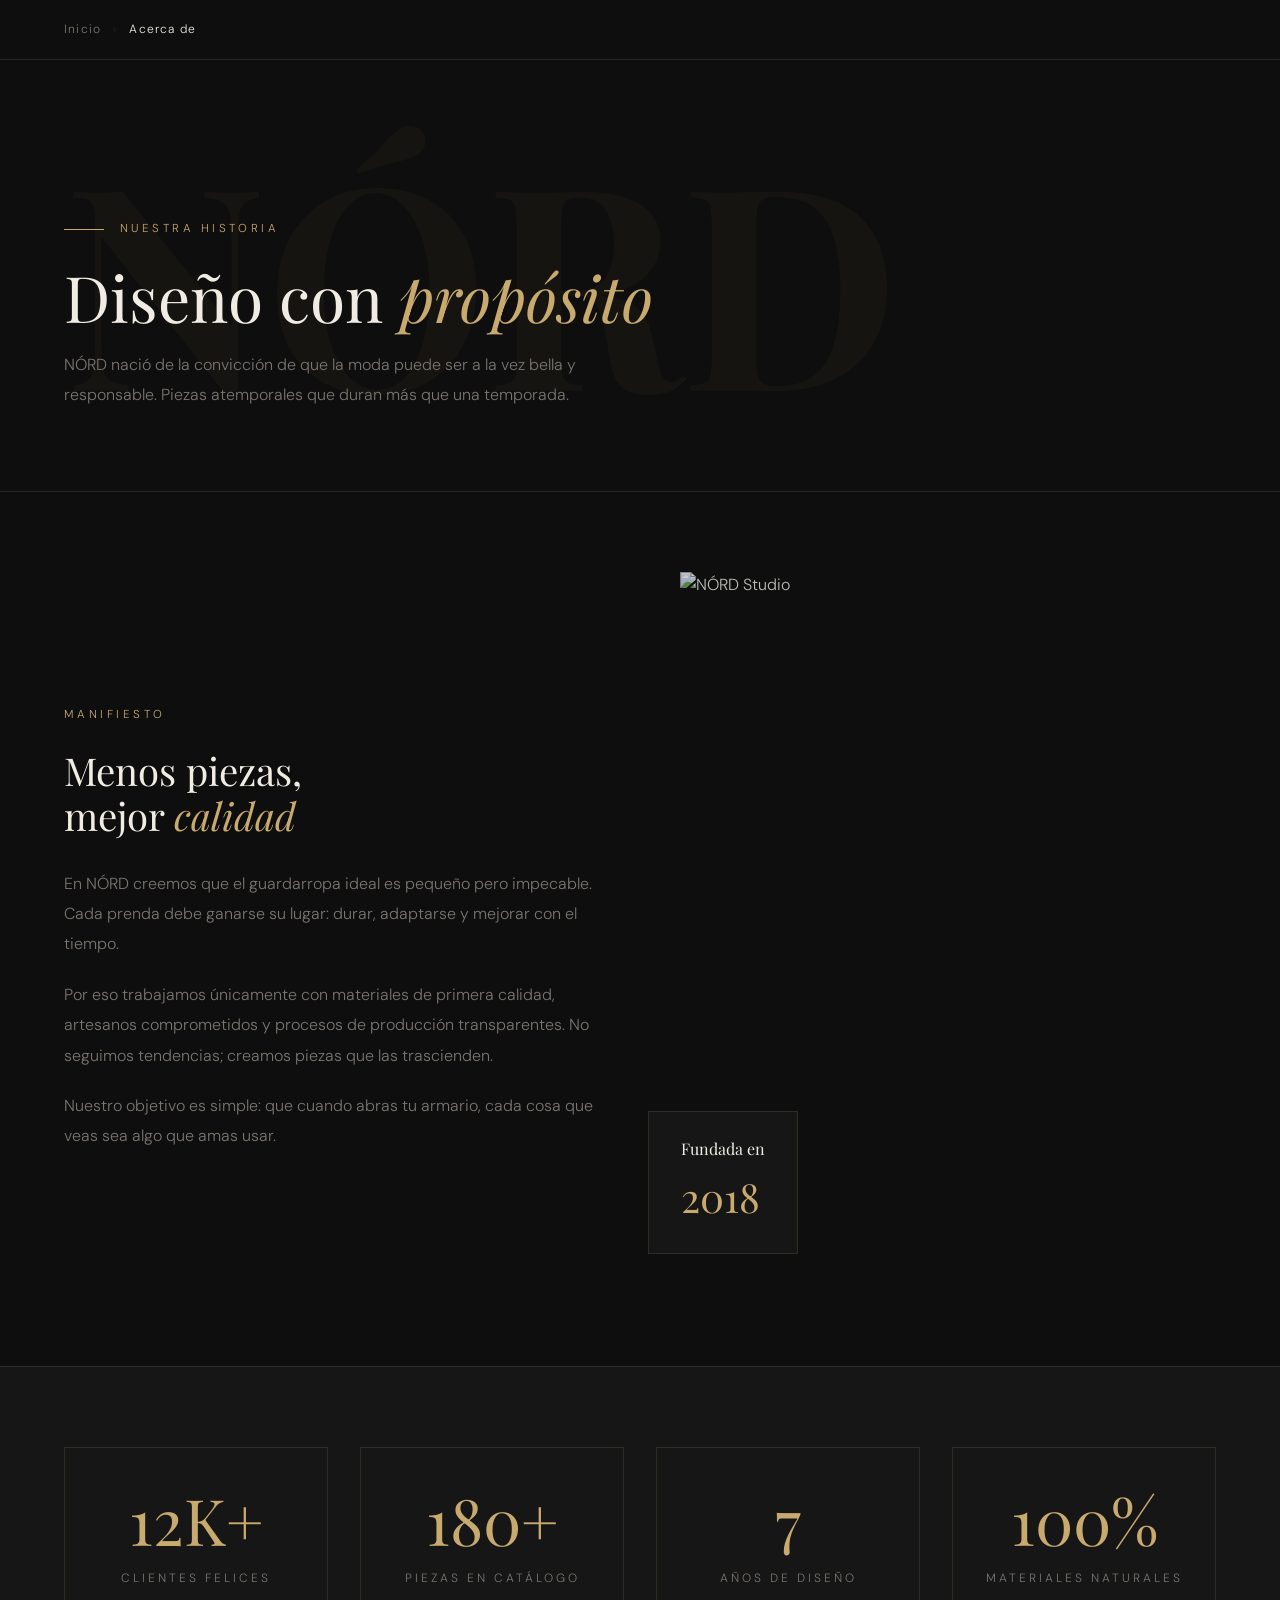
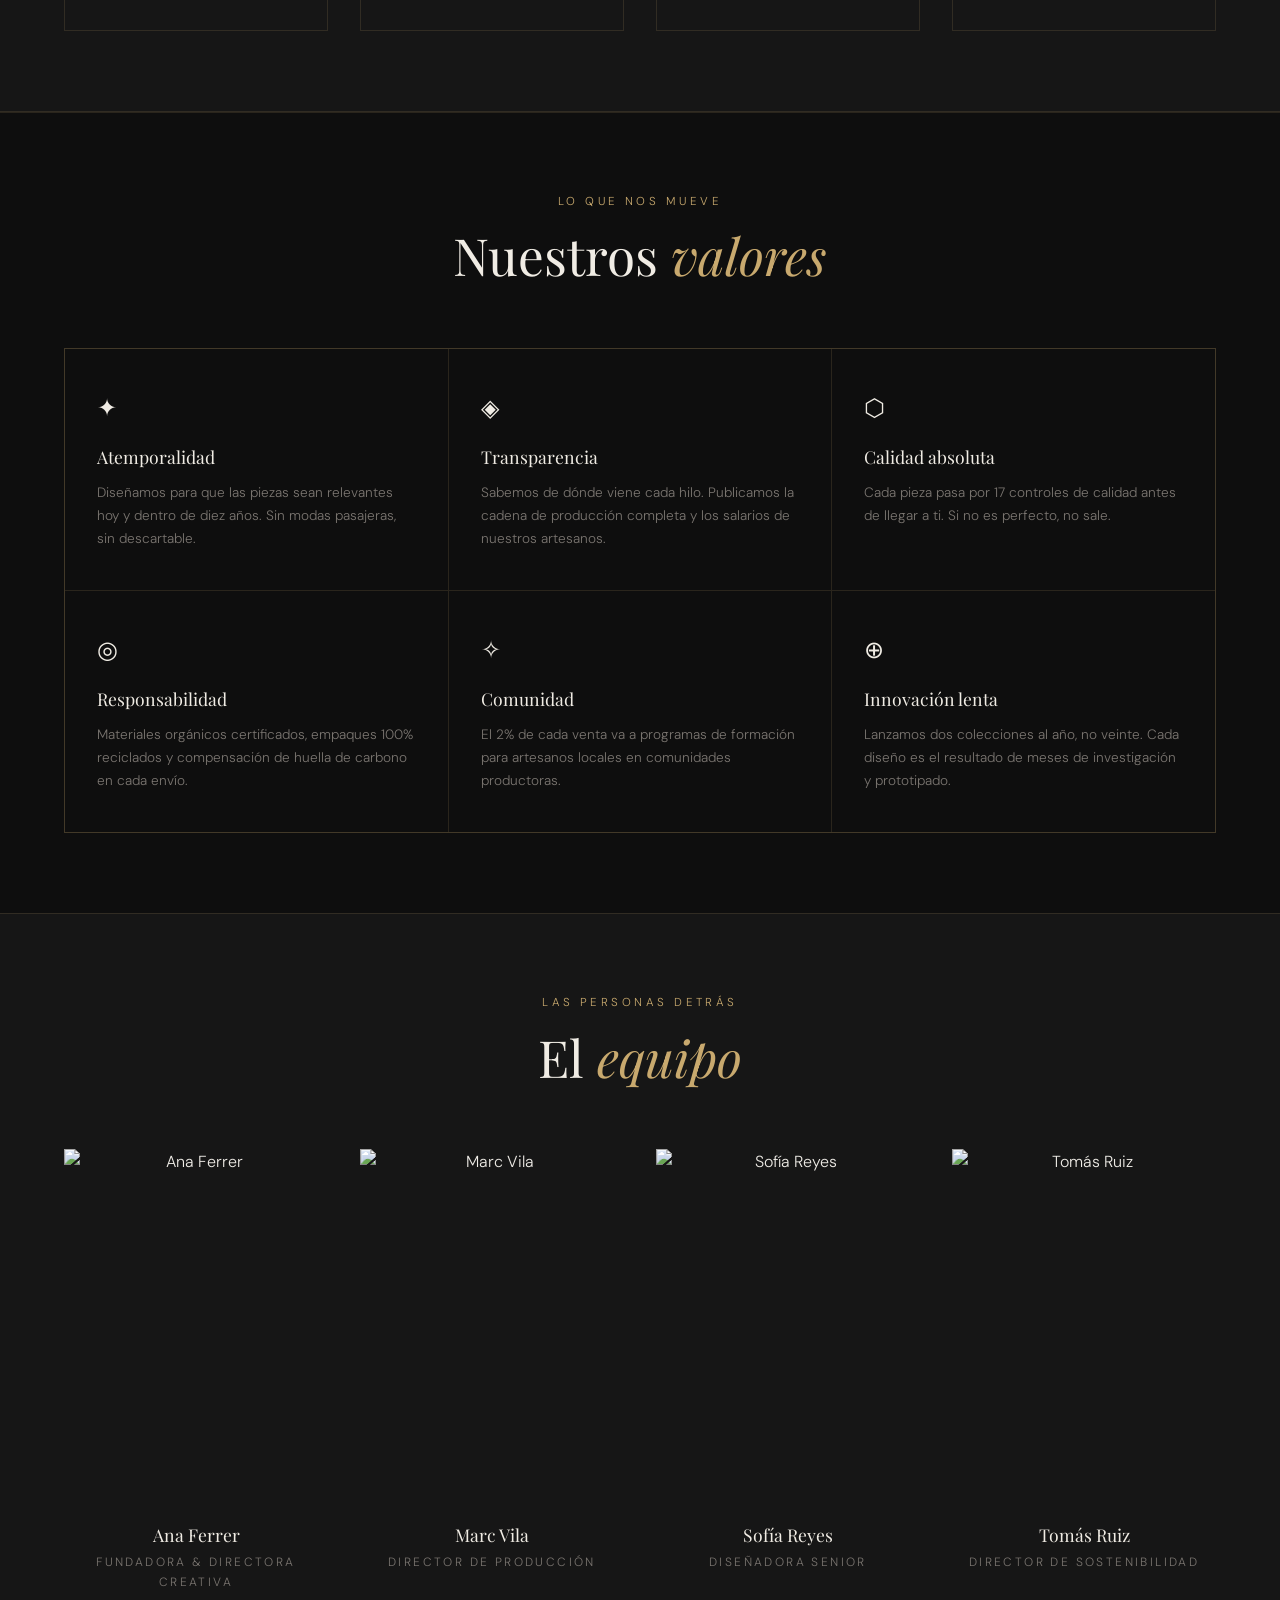
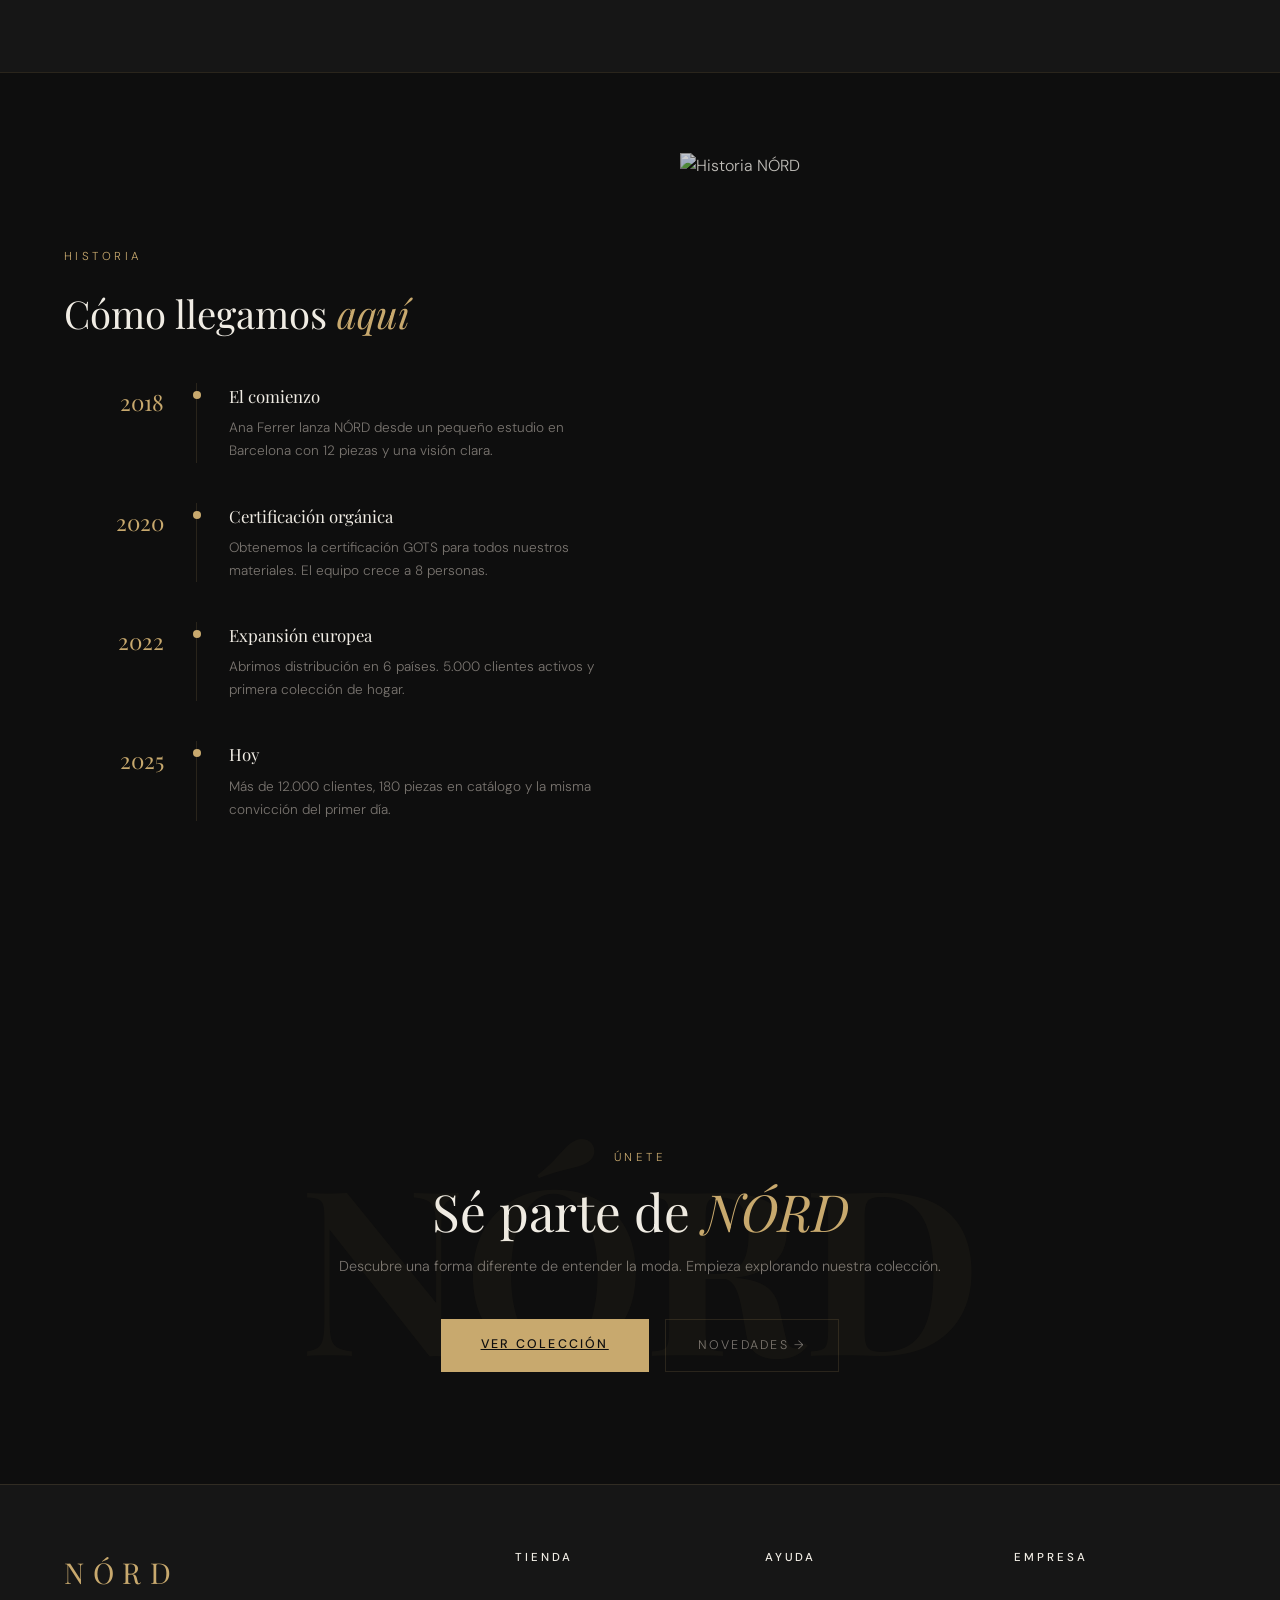
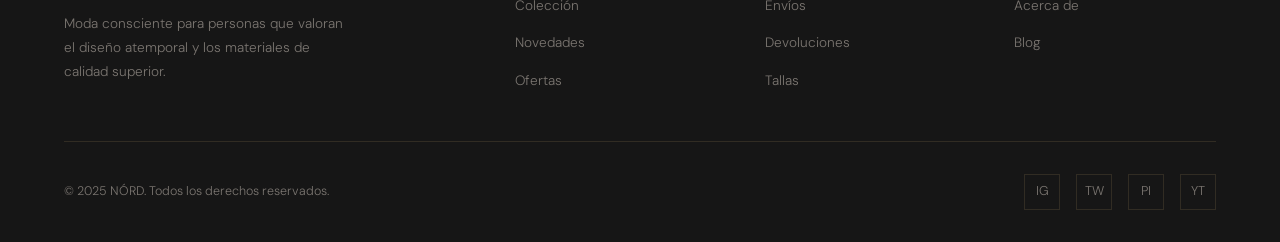
==== pages/acerca.html @ 3ce51268 "Add files via upload" ====
<!DOCTYPE html>
<html lang="es">
<head>
  <meta charset="UTF-8">
  <meta name="viewport" content="width=device-width, initial-scale=1.0">
  <title>NÓRD — Acerca de</title>
  <link href="https://fonts.googleapis.com/css2?family=Playfair+Display:wght@400;500;700&family=DM+Sans:wght@300;400;500&display=swap" rel="stylesheet">
  <link rel="stylesheet" href="../style.css">
  <link rel="stylesheet" href="../pages.css">
</head>
<body data-page="acerca">

  <div id="navbar-container"></div>

  <!-- BREADCRUMB -->
  <div class="breadcrumb">
    <a href="index.html">Inicio</a>
    <span class="breadcrumb-sep">›</span>
    <span class="breadcrumb-current">Acerca de</span>
  </div>

  <!-- PAGE HERO -->
  <div class="page-hero" data-title="NÓRD">
    <div class="page-hero-inner">
      <div class="page-hero-label">Nuestra historia</div>
      <h1 class="page-hero-title">Diseño con <em>propósito</em></h1>
      <p class="page-hero-desc">NÓRD nació de la convicción de que la moda puede ser a la vez bella y responsable. Piezas atemporales que duran más que una temporada.</p>
    </div>
  </div>

  <!-- MANIFESTO -->
  <div class="page-section">
    <div class="grid-2 align-center gap-lg">
      <div>
        <span class="text-label" style="display:block;margin-bottom:1.5rem">Manifiesto</span>
        <h2 class="text-display" style="margin-bottom:2rem">
          Menos piezas,<br>
          mejor <em>calidad</em>
        </h2>
        <div class="prose">
          <p>En NÓRD creemos que el guardarropa ideal es pequeño pero impecable. Cada prenda debe ganarse su lugar: durar, adaptarse y mejorar con el tiempo.</p>
          <p>Por eso trabajamos únicamente con materiales de primera calidad, artesanos comprometidos y procesos de producción transparentes. No seguimos tendencias; creamos piezas que las trascienden.</p>
          <p>Nuestro objetivo es simple: que cuando abras tu armario, cada cosa que veas sea algo que amas usar.</p>
        </div>
      </div>
      <div style="position:relative">
        <img
          src="https://images.unsplash.com/photo-1558769132-cb1aea458c5e?w=700&q=80"
          alt="NÓRD Studio"
          style="width:100%;aspect-ratio:3/4;object-fit:cover;filter:grayscale(20%) brightness(0.8);display:block">
        <div style="position:absolute;bottom:2rem;left:-2rem;background:var(--surface);border:1px solid var(--border);padding:1.5rem 2rem">
          <span style="font-family:var(--font-display);font-size:1rem;display:block;margin-bottom:0.25rem">Fundada en</span>
          <span style="font-family:var(--font-display);font-size:2.5rem;color:var(--accent)">2018</span>
        </div>
      </div>
    </div>
  </div>

  <!-- STATS -->
  <div class="page-section" style="background:var(--surface);border-top:1px solid var(--border);border-bottom:1px solid var(--border)">
    <div class="grid-4">
      <div class="stat-block">
        <span class="stat-number">12K+</span>
        <span class="stat-label">Clientes felices</span>
      </div>
      <div class="stat-block">
        <span class="stat-number">180+</span>
        <span class="stat-label">Piezas en catálogo</span>
      </div>
      <div class="stat-block">
        <span class="stat-number">7</span>
        <span class="stat-label">Años de diseño</span>
      </div>
      <div class="stat-block">
        <span class="stat-number">100%</span>
        <span class="stat-label">Materiales naturales</span>
      </div>
    </div>
  </div>

  <!-- VALORES -->
  <div class="page-section">
    <div class="section-header">
      <span class="section-label">Lo que nos mueve</span>
      <h2 class="section-title">Nuestros <em>valores</em></h2>
    </div>
    <div class="values-grid">
      <div class="value-item">
        <span class="value-icon">✦</span>
        <div class="value-title">Atemporalidad</div>
        <p class="value-desc">Diseñamos para que las piezas sean relevantes hoy y dentro de diez años. Sin modas pasajeras, sin descartable.</p>
      </div>
      <div class="value-item">
        <span class="value-icon">◈</span>
        <div class="value-title">Transparencia</div>
        <p class="value-desc">Sabemos de dónde viene cada hilo. Publicamos la cadena de producción completa y los salarios de nuestros artesanos.</p>
      </div>
      <div class="value-item">
        <span class="value-icon">⬡</span>
        <div class="value-title">Calidad absoluta</div>
        <p class="value-desc">Cada pieza pasa por 17 controles de calidad antes de llegar a ti. Si no es perfecto, no sale.</p>
      </div>
      <div class="value-item">
        <span class="value-icon">◎</span>
        <div class="value-title">Responsabilidad</div>
        <p class="value-desc">Materiales orgánicos certificados, empaques 100% reciclados y compensación de huella de carbono en cada envío.</p>
      </div>
      <div class="value-item">
        <span class="value-icon">✧</span>
        <div class="value-title">Comunidad</div>
        <p class="value-desc">El 2% de cada venta va a programas de formación para artesanos locales en comunidades productoras.</p>
      </div>
      <div class="value-item">
        <span class="value-icon">⊕</span>
        <div class="value-title">Innovación lenta</div>
        <p class="value-desc">Lanzamos dos colecciones al año, no veinte. Cada diseño es el resultado de meses de investigación y prototipado.</p>
      </div>
    </div>
  </div>

  <!-- EQUIPO -->
  <div class="page-section" style="background:var(--surface);border-top:1px solid var(--border)">
    <div class="section-header">
      <span class="section-label">Las personas detrás</span>
      <h2 class="section-title">El <em>equipo</em></h2>
    </div>
    <div class="grid-4">
      <div class="team-card">
        <img src="https://images.unsplash.com/photo-1534528741775-53994a69daeb?w=400&q=80" alt="Ana Ferrer" class="team-img">
        <div class="team-name">Ana Ferrer</div>
        <div class="team-role">Fundadora & Directora Creativa</div>
      </div>
      <div class="team-card">
        <img src="https://images.unsplash.com/photo-1507003211169-0a1dd7228f2d?w=400&q=80" alt="Marc Vila" class="team-img">
        <div class="team-name">Marc Vila</div>
        <div class="team-role">Director de Producción</div>
      </div>
      <div class="team-card">
        <img src="https://images.unsplash.com/photo-1544005313-94ddf0286df2?w=400&q=80" alt="Sofía Reyes" class="team-img">
        <div class="team-name">Sofía Reyes</div>
        <div class="team-role">Diseñadora Senior</div>
      </div>
      <div class="team-card">
        <img src="https://images.unsplash.com/photo-1500648767791-00dcc994a43e?w=400&q=80" alt="Tomás Ruiz" class="team-img">
        <div class="team-name">Tomás Ruiz</div>
        <div class="team-role">Director de Sostenibilidad</div>
      </div>
    </div>
  </div>

  <!-- TIMELINE -->
  <div class="page-section">
    <div class="grid-2 gap-lg align-center">
      <div>
        <span class="text-label" style="display:block;margin-bottom:1.5rem">Historia</span>
        <h2 class="text-display" style="margin-bottom:3rem">Cómo llegamos <em>aquí</em></h2>
        <div class="timeline">
          <div class="timeline-item">
            <div class="timeline-year">2018</div>
            <div class="timeline-line"></div>
            <div class="timeline-content">
              <div class="timeline-title">El comienzo</div>
              <p class="timeline-desc">Ana Ferrer lanza NÓRD desde un pequeño estudio en Barcelona con 12 piezas y una visión clara.</p>
            </div>
          </div>
          <div class="timeline-item">
            <div class="timeline-year">2020</div>
            <div class="timeline-line"></div>
            <div class="timeline-content">
              <div class="timeline-title">Certificación orgánica</div>
              <p class="timeline-desc">Obtenemos la certificación GOTS para todos nuestros materiales. El equipo crece a 8 personas.</p>
            </div>
          </div>
          <div class="timeline-item">
            <div class="timeline-year">2022</div>
            <div class="timeline-line"></div>
            <div class="timeline-content">
              <div class="timeline-title">Expansión europea</div>
              <p class="timeline-desc">Abrimos distribución en 6 países. 5.000 clientes activos y primera colección de hogar.</p>
            </div>
          </div>
          <div class="timeline-item">
            <div class="timeline-year">2025</div>
            <div class="timeline-line"></div>
            <div class="timeline-content">
              <div class="timeline-title">Hoy</div>
              <p class="timeline-desc">Más de 12.000 clientes, 180 piezas en catálogo y la misma convicción del primer día.</p>
            </div>
          </div>
        </div>
      </div>
      <div>
        <img
          src="https://images.unsplash.com/photo-1483985988355-763728e1935b?w=700&q=80"
          alt="Historia NÓRD"
          style="width:100%;aspect-ratio:2/3;object-fit:cover;filter:grayscale(15%) brightness(0.8);display:block">
      </div>
    </div>
  </div>

  <!-- CTA FINAL -->
  <section class="newsletter">
    <span class="section-label">Únete</span>
    <h2 class="section-title" style="margin-bottom:0.5rem">Sé parte de <em>NÓRD</em></h2>
    <p class="newsletter-sub">Descubre una forma diferente de entender la moda. Empieza explorando nuestra colección.</p>
    <div style="display:flex;gap:1rem;justify-content:center;margin-top:2.5rem">
      <a href="coleccion.html" class="btn-primary"><span>Ver colección</span></a>
      <a href="novedades.html" class="btn-ghost">Novedades →</a>
    </div>
  </section>

  <footer>
    <div class="footer-grid">
      <div>
        <div class="footer-logo">NÓRD</div>
        <p class="footer-desc">Moda consciente para personas que valoran el diseño atemporal y los materiales de calidad superior.</p>
      </div>
      <div class="footer-col">
        <h4>Tienda</h4>
        <ul class="footer-links">
          <li><a href="coleccion.html">Colección</a></li>
          <li><a href="novedades.html">Novedades</a></li>
          <li><a href="ofertas.html">Ofertas</a></li>
        </ul>
      </div>
      <div class="footer-col">
        <h4>Ayuda</h4>
        <ul class="footer-links">
          <li><a href="#">Envíos</a></li>
          <li><a href="#">Devoluciones</a></li>
          <li><a href="#">Tallas</a></li>
        </ul>
      </div>
      <div class="footer-col">
        <h4>Empresa</h4>
        <ul class="footer-links">
          <li><a href="acerca.html">Acerca de</a></li>
          <li><a href="#">Blog</a></li>
        </ul>
      </div>
    </div>
    <div class="footer-bottom">
      <span class="footer-copy">© 2025 NÓRD. Todos los derechos reservados.</span>
      <div class="social-links">
        <a href="#" class="social-link">IG</a>
        <a href="#" class="social-link">TW</a>
        <a href="#" class="social-link">PI</a>
        <a href="#" class="social-link">YT</a>
      </div>
    </div>
  </footer>

  <script src="main.js"></script>
</body>
</html>
---- style.css ----
/* ============================================
   NÓRD E-COMMERCE — style.css
   ============================================
   Sections:
   01. Variables & Reset
   02. Base & Scrollbar
   03. Custom Cursor
   04. Navbar
   05. Hero
   06. Marquee
   07. Section Utilities
   08. Products
   09. Features Strip
   10. Promo Banner
   11. Newsletter
   12. Footer
   13. Cart Drawer
   14. Toast
   ============================================ */


/* ─── 01. Variables & Reset ─── */
:root {
  --bg:        #0e0e0e;
  --surface:   #161616;
  --surface2:  #1e1e1e;
  --accent:    #c8a96e;
  --accent2:   #e8c98e;
  --text:      #f0ece4;
  --muted:     #7a7570;
  --border:    rgba(200, 169, 110, 0.15);
  --font-display: 'Playfair Display', serif;
  --font-body:    'DM Sans', sans-serif;
}

*, *::before, *::after {
  box-sizing: border-box;
  margin: 0;
  padding: 0;
}

html {
  scroll-behavior: smooth;
}


/* ─── 02. Base & Scrollbar ─── */
body {
  background: var(--bg);
  color: var(--text);
  font-family: var(--font-body);
  font-weight: 300;
  line-height: 1.6;
  cursor: none;
  overflow-x: hidden;
}

::-webkit-scrollbar       { width: 4px; }
::-webkit-scrollbar-track { background: var(--bg); }
::-webkit-scrollbar-thumb { background: var(--accent); border-radius: 2px; }


/* ─── 03. Custom Cursor ─── */
.cursor {
  width: 10px;
  height: 10px;
  background: var(--accent);
  border-radius: 50%;
  position: fixed;
  top: 0; left: 0;
  pointer-events: none;
  z-index: 9999;
  transition: transform 0.15s ease;
  mix-blend-mode: difference;
}

.cursor-ring {
  width: 36px;
  height: 36px;
  border: 1px solid var(--accent);
  border-radius: 50%;
  position: fixed;
  top: 0; left: 0;
  pointer-events: none;
  z-index: 9998;
  transition: width 0.3s, height 0.3s, top 0.08s, left 0.08s;
  opacity: 0.5;
}

.cursor-ring.expand {
  width: 60px;
  height: 60px;
  opacity: 0.2;
}


/* ─── 04. Navbar ─── */
nav {
  position: fixed;
  top: 0; left: 0; right: 0;
  z-index: 100;
  display: flex;
  align-items: center;
  justify-content: space-between;
  padding: 1.5rem 4rem;
  background: linear-gradient(to bottom, rgba(14,14,14,0.95), transparent);
  transition: background 0.3s;
}

nav.scrolled {
  background: rgba(14, 14, 14, 0.98);
  border-bottom: 1px solid var(--border);
}

.logo {
  font-family: var(--font-display);
  font-size: 1.6rem;
  letter-spacing: 0.3em;
  color: var(--accent);
  font-weight: 500;
  text-decoration: none;
}

.nav-links {
  display: flex;
  gap: 2.5rem;
  list-style: none;
}

.nav-links a {
  font-size: 0.78rem;
  letter-spacing: 0.18em;
  text-transform: uppercase;
  color: var(--muted);
  text-decoration: none;
  transition: color 0.2s;
  position: relative;
}

.nav-links a::after {
  content: '';
  position: absolute;
  bottom: -4px; left: 0; right: 100%;
  height: 1px;
  background: var(--accent);
  transition: right 0.3s;
}

.nav-links a:hover           { color: var(--text); }
.nav-links a:hover::after    { right: 0; }

.nav-actions {
  display: flex;
  align-items: center;
  gap: 1.5rem;
}

.nav-icon {
  background: none;
  border: none;
  color: var(--muted);
  cursor: none;
  transition: color 0.2s;
  font-size: 1.1rem;
  position: relative;
}

.nav-icon:hover { color: var(--accent); }

.cart-badge {
  position: absolute;
  top: -6px; right: -8px;
  width: 16px; height: 16px;
  background: var(--accent);
  color: var(--bg);
  border-radius: 50%;
  font-size: 9px;
  font-weight: 500;
  display: flex;
  align-items: center;
  justify-content: center;
}


/* ─── 05. Hero ─── */
.hero {
  height: 100vh;
  display: grid;
  grid-template-columns: 1fr 1fr;
  position: relative;
  overflow: hidden;
}

.hero-left {
  display: flex;
  flex-direction: column;
  justify-content: center;
  padding: 8rem 4rem 4rem 4rem;
  position: relative;
  z-index: 2;
}

.hero-label {
  font-size: 0.72rem;
  letter-spacing: 0.25em;
  text-transform: uppercase;
  color: var(--accent);
  margin-bottom: 2rem;
  display: flex;
  align-items: center;
  gap: 1rem;
}

.hero-label::before {
  content: '';
  width: 40px;
  height: 1px;
  background: var(--accent);
}

.hero-title {
  font-family: var(--font-display);
  font-size: clamp(3.5rem, 6vw, 6rem);
  font-weight: 400;
  line-height: 1.05;
  margin-bottom: 1.5rem;
  letter-spacing: -0.01em;
}

.hero-title em { font-style: italic; color: var(--accent); }

.hero-sub {
  font-size: 0.95rem;
  color: var(--muted);
  max-width: 380px;
  margin-bottom: 3rem;
  line-height: 1.8;
}

.hero-cta {
  display: flex;
  gap: 1rem;
  align-items: center;
}

/* Shared buttons */
.btn-primary {
  background: var(--accent);
  color: var(--bg);
  border: none;
  padding: 1rem 2.5rem;
  font-family: var(--font-body);
  font-size: 0.78rem;
  letter-spacing: 0.18em;
  text-transform: uppercase;
  font-weight: 500;
  cursor: none;
  transition: all 0.3s;
  position: relative;
  overflow: hidden;
}

.btn-primary::after {
  content: '';
  position: absolute;
  inset: 0;
  background: var(--accent2);
  transform: translateX(-100%);
  transition: transform 0.3s;
}

.btn-primary:hover::after { transform: translateX(0); }
.btn-primary span          { position: relative; z-index: 1; }

.btn-ghost {
  background: none;
  border: 1px solid var(--border);
  color: var(--muted);
  padding: 1rem 2rem;
  font-family: var(--font-body);
  font-size: 0.78rem;
  letter-spacing: 0.18em;
  text-transform: uppercase;
  cursor: none;
  transition: all 0.3s;
  text-decoration: none;
  display: inline-flex;
  align-items: center;
  gap: 0.5rem;
}

.btn-ghost:hover {
  border-color: var(--accent);
  color: var(--accent);
}

.hero-right {
  position: relative;
  overflow: hidden;
}

.hero-img {
  width: 100%; height: 100%;
  object-fit: cover;
  filter: grayscale(20%) brightness(0.75);
  transform: scale(1.05);
  transition: transform 8s ease;
}

.hero:hover .hero-img { transform: scale(1); }

.hero-overlay {
  position: absolute;
  inset: 0;
  background: linear-gradient(to right, var(--bg) 0%, transparent 30%);
  pointer-events: none;
}

.hero-scroll {
  position: absolute;
  bottom: 3rem; right: 4rem;
  font-size: 0.7rem;
  letter-spacing: 0.2em;
  text-transform: uppercase;
  color: var(--muted);
  writing-mode: vertical-lr;
  display: flex;
  align-items: center;
  gap: 1rem;
}

.hero-scroll::before {
  content: '';
  width: 1px; height: 50px;
  background: linear-gradient(to bottom, transparent, var(--muted));
}


/* ─── 06. Marquee ─── */
.marquee-strip {
  border-top: 1px solid var(--border);
  border-bottom: 1px solid var(--border);
  padding: 1rem 0;
  overflow: hidden;
  background: var(--surface);
}

.marquee-track {
  display: flex;
  animation: marquee 22s linear infinite;
  white-space: nowrap;
}

.marquee-item {
  font-size: 0.72rem;
  letter-spacing: 0.25em;
  text-transform: uppercase;
  color: var(--muted);
  padding: 0 2.5rem;
  display: flex;
  align-items: center;
  gap: 2.5rem;
}

.marquee-item span { color: var(--accent); font-size: 1rem; }

@keyframes marquee {
  from { transform: translateX(0); }
  to   { transform: translateX(-50%); }
}


/* ─── 07. Section Utilities ─── */
.section-header {
  text-align: center;
  margin-bottom: 4rem;
}

.section-label {
  font-size: 0.72rem;
  letter-spacing: 0.3em;
  text-transform: uppercase;
  color: var(--accent);
  margin-bottom: 1rem;
  display: block;
}

.section-title {
  font-family: var(--font-display);
  font-size: clamp(2rem, 4vw, 3.5rem);
  font-weight: 400;
  line-height: 1.1;
}

.section-title em { font-style: italic; color: var(--accent); }


/* ─── 08. Products ─── */
.products-section { padding: 7rem 4rem; }

.filter-bar {
  display: flex;
  justify-content: center;
  gap: 0.5rem;
  margin-bottom: 3.5rem;
  flex-wrap: wrap;
}

.filter-btn {
  background: none;
  border: 1px solid var(--border);
  color: var(--muted);
  padding: 0.5rem 1.5rem;
  font-family: var(--font-body);
  font-size: 0.75rem;
  letter-spacing: 0.15em;
  text-transform: uppercase;
  cursor: none;
  transition: all 0.25s;
}

.filter-btn.active,
.filter-btn:hover {
  background: var(--accent);
  color: var(--bg);
  border-color: var(--accent);
}

.products-grid {
  display: grid;
  grid-template-columns: repeat(auto-fill, minmax(280px, 1fr));
  gap: 2rem;
}

.product-card {
  background: var(--surface);
  border: 1px solid var(--border);
  position: relative;
  overflow: hidden;
  transition: border-color 0.3s, transform 0.3s;
  cursor: none;
  animation: fadeUp 0.5s ease both;
}

.product-card:hover {
  border-color: var(--accent);
  transform: translateY(-4px);
}

@keyframes fadeUp {
  from { opacity: 0; transform: translateY(30px); }
  to   { opacity: 1; transform: translateY(0); }
}

.product-img-wrap {
  aspect-ratio: 4 / 5;
  overflow: hidden;
  position: relative;
}

.product-img {
  width: 100%; height: 100%;
  object-fit: cover;
  filter: grayscale(15%);
  transition: transform 0.6s ease, filter 0.4s;
}

.product-card:hover .product-img {
  transform: scale(1.06);
  filter: grayscale(0%);
}

.product-badge {
  position: absolute;
  top: 1rem; left: 1rem;
  background: var(--accent);
  color: var(--bg);
  font-size: 0.65rem;
  letter-spacing: 0.18em;
  text-transform: uppercase;
  padding: 4px 10px;
  font-weight: 500;
}

.product-actions {
  position: absolute;
  bottom: 1rem; left: 1rem; right: 1rem;
  display: flex;
  gap: 0.5rem;
  transform: translateY(calc(100% + 1rem));
  transition: transform 0.35s ease;
}

.product-card:hover .product-actions { transform: translateY(0); }

.add-cart-btn {
  flex: 1;
  background: var(--bg);
  color: var(--accent);
  border: 1px solid var(--accent);
  padding: 0.65rem 1rem;
  font-family: var(--font-body);
  font-size: 0.72rem;
  letter-spacing: 0.15em;
  text-transform: uppercase;
  cursor: none;
  transition: all 0.2s;
}

.add-cart-btn:hover {
  background: var(--accent);
  color: var(--bg);
}

.wish-btn {
  background: var(--bg);
  color: var(--muted);
  border: 1px solid var(--border);
  padding: 0.65rem 0.9rem;
  cursor: none;
  transition: all 0.2s;
  font-size: 1rem;
}

.wish-btn:hover { color: #e55; border-color: #e55; }

.product-info { padding: 1.25rem; }

.product-category {
  font-size: 0.68rem;
  letter-spacing: 0.2em;
  text-transform: uppercase;
  color: var(--muted);
  margin-bottom: 0.4rem;
}

.product-name {
  font-family: var(--font-display);
  font-size: 1.15rem;
  font-weight: 400;
  margin-bottom: 0.75rem;
  line-height: 1.3;
}

.product-footer {
  display: flex;
  justify-content: space-between;
  align-items: center;
}

.product-price {
  font-size: 1.1rem;
  color: var(--accent);
  font-weight: 500;
}

.product-old-price {
  font-size: 0.85rem;
  color: var(--muted);
  text-decoration: line-through;
  margin-left: 0.5rem;
}

.product-rating { display: flex; gap: 2px; }
.star           { color: var(--accent); font-size: 0.7rem; }


/* ─── 09. Features Strip ─── */
.features {
  padding: 5rem 4rem;
  background: var(--surface);
  border-top: 1px solid var(--border);
  border-bottom: 1px solid var(--border);
}

.features-grid {
  display: grid;
  grid-template-columns: repeat(4, 1fr);
  gap: 2rem;
}

.feature-item {
  text-align: center;
  padding: 2rem 1rem;
}

.feature-icon {
  font-size: 2rem;
  margin-bottom: 1rem;
  display: block;
}

.feature-title {
  font-family: var(--font-display);
  font-size: 1rem;
  margin-bottom: 0.5rem;
  color: var(--text);
}

.feature-desc {
  font-size: 0.85rem;
  color: var(--muted);
  line-height: 1.7;
}


/* ─── 10. Promo Banner ─── */
.promo-banner {
  margin: 7rem 4rem;
  display: grid;
  grid-template-columns: 1fr 1fr;
  min-height: 500px;
  overflow: hidden;
  border: 1px solid var(--border);
}

.promo-img-col {
  position: relative;
  overflow: hidden;
}

.promo-img {
  width: 100%; height: 100%;
  object-fit: cover;
  filter: grayscale(30%) brightness(0.7);
  transition: transform 6s ease;
}

.promo-banner:hover .promo-img { transform: scale(1.04); }

.promo-content {
  background: var(--surface);
  padding: 4rem;
  display: flex;
  flex-direction: column;
  justify-content: center;
}

.promo-tag {
  font-size: 0.7rem;
  letter-spacing: 0.3em;
  text-transform: uppercase;
  color: var(--accent);
  margin-bottom: 1.5rem;
  display: flex;
  align-items: center;
  gap: 1rem;
}

.promo-tag::before {
  content: '';
  width: 30px; height: 1px;
  background: var(--accent);
}

.promo-title {
  font-family: var(--font-display);
  font-size: clamp(2rem, 3.5vw, 3.2rem);
  font-weight: 400;
  line-height: 1.1;
  margin-bottom: 1.5rem;
}

.promo-title em { font-style: italic; color: var(--accent); }

.promo-desc {
  font-size: 0.9rem;
  color: var(--muted);
  margin-bottom: 2.5rem;
  line-height: 1.8;
  max-width: 340px;
}

.promo-counter {
  display: flex;
  gap: 1.5rem;
  margin-bottom: 2.5rem;
}

.counter-item { text-align: center; }

.counter-num {
  font-family: var(--font-display);
  font-size: 2.2rem;
  color: var(--accent);
  line-height: 1;
  display: block;
}

.counter-label {
  font-size: 0.65rem;
  letter-spacing: 0.2em;
  text-transform: uppercase;
  color: var(--muted);
}

.counter-sep {
  font-size: 2rem;
  color: var(--border);
  align-self: center;
}


/* ─── 11. Newsletter ─── */
.newsletter {
  padding: 7rem 4rem;
  text-align: center;
  position: relative;
  overflow: hidden;
}

.newsletter::before {
  content: 'NÓRD';
  position: absolute;
  top: 50%; left: 50%;
  transform: translate(-50%, -50%);
  font-family: var(--font-display);
  font-size: 18vw;
  font-weight: 700;
  color: rgba(200, 169, 110, 0.04);
  pointer-events: none;
  white-space: nowrap;
}

.newsletter-sub {
  color: var(--muted);
  font-size: 0.9rem;
  margin-top: 1rem;
}

.newsletter-form {
  display: flex;
  max-width: 480px;
  margin: 2.5rem auto 0;
}

.newsletter-input {
  flex: 1;
  background: var(--surface);
  border: 1px solid var(--border);
  border-right: none;
  padding: 1rem 1.5rem;
  color: var(--text);
  font-family: var(--font-body);
  font-size: 0.9rem;
  outline: none;
}

.newsletter-input::placeholder { color: var(--muted); }
.newsletter-input:focus         { border-color: var(--accent); }

.newsletter-submit {
  background: var(--accent);
  color: var(--bg);
  border: 1px solid var(--accent);
  padding: 1rem 2rem;
  font-family: var(--font-body);
  font-size: 0.75rem;
  letter-spacing: 0.18em;
  text-transform: uppercase;
  font-weight: 500;
  cursor: none;
  transition: background 0.3s;
  white-space: nowrap;
}

.newsletter-submit:hover { background: var(--accent2); }


/* ─── 12. Footer ─── */
footer {
  border-top: 1px solid var(--border);
  padding: 4rem 4rem 2rem;
  background: var(--surface);
}

.footer-grid {
  display: grid;
  grid-template-columns: 2fr 1fr 1fr 1fr;
  gap: 3rem;
  margin-bottom: 3rem;
}

.footer-logo {
  font-family: var(--font-display);
  font-size: 1.8rem;
  color: var(--accent);
  margin-bottom: 1rem;
  letter-spacing: 0.3em;
}

.footer-desc {
  font-size: 0.85rem;
  color: var(--muted);
  line-height: 1.8;
  max-width: 280px;
}

.footer-col h4 {
  font-size: 0.72rem;
  letter-spacing: 0.25em;
  text-transform: uppercase;
  color: var(--text);
  margin-bottom: 1.5rem;
  font-weight: 500;
}

.footer-links {
  list-style: none;
  display: flex;
  flex-direction: column;
  gap: 0.75rem;
}

.footer-links a {
  font-size: 0.85rem;
  color: var(--muted);
  text-decoration: none;
  transition: color 0.2s;
}

.footer-links a:hover { color: var(--accent); }

.footer-bottom {
  border-top: 1px solid var(--border);
  padding-top: 2rem;
  display: flex;
  justify-content: space-between;
  align-items: center;
}

.footer-copy { font-size: 0.78rem; color: var(--muted); }

.social-links { display: flex; gap: 1rem; }

.social-link {
  width: 36px; height: 36px;
  border: 1px solid var(--border);
  display: flex;
  align-items: center;
  justify-content: center;
  color: var(--muted);
  text-decoration: none;
  font-size: 0.8rem;
  transition: all 0.2s;
}

.social-link:hover {
  border-color: var(--accent);
  color: var(--accent);
}


/* ─── 13. Cart Drawer ─── */
.cart-overlay {
  position: fixed;
  inset: 0;
  background: rgba(0, 0, 0, 0.7);
  z-index: 200;
  opacity: 0;
  pointer-events: none;
  transition: opacity 0.3s;
}

.cart-overlay.open {
  opacity: 1;
  pointer-events: all;
}

.cart-drawer {
  position: fixed;
  top: 0; right: 0; bottom: 0;
  width: 420px;
  background: var(--surface);
  border-left: 1px solid var(--border);
  z-index: 201;
  transform: translateX(100%);
  transition: transform 0.4s cubic-bezier(0.4, 0, 0.2, 1);
  display: flex;
  flex-direction: column;
}

.cart-drawer.open { transform: translateX(0); }

.cart-head {
  padding: 2rem;
  border-bottom: 1px solid var(--border);
  display: flex;
  justify-content: space-between;
  align-items: center;
}

.cart-head h2 {
  font-family: var(--font-display);
  font-weight: 400;
  font-size: 1.4rem;
}

.close-btn {
  background: none;
  border: 1px solid var(--border);
  color: var(--muted);
  width: 36px; height: 36px;
  display: flex;
  align-items: center;
  justify-content: center;
  cursor: none;
  font-size: 1rem;
  transition: all 0.2s;
}

.close-btn:hover {
  border-color: var(--accent);
  color: var(--accent);
}

.cart-body {
  flex: 1;
  overflow-y: auto;
  padding: 1.5rem;
}

.cart-item {
  display: flex;
  gap: 1rem;
  padding: 1rem 0;
  border-bottom: 1px solid var(--border);
}

.cart-item-img {
  width: 80px; height: 96px;
  object-fit: cover;
  filter: grayscale(20%);
}

.cart-item-info { flex: 1; }

.cart-item-name {
  font-family: var(--font-display);
  font-size: 0.95rem;
  margin-bottom: 0.25rem;
}

.cart-item-price { font-size: 0.9rem; color: var(--accent); }

.cart-item-qty {
  display: flex;
  align-items: center;
  gap: 0.75rem;
  margin-top: 0.75rem;
}

.qty-btn {
  background: var(--surface2);
  border: 1px solid var(--border);
  color: var(--text);
  width: 28px; height: 28px;
  display: flex;
  align-items: center;
  justify-content: center;
  cursor: none;
  font-size: 0.9rem;
  transition: border-color 0.2s;
}

.qty-btn:hover { border-color: var(--accent); color: var(--accent); }

.qty-num {
  font-size: 0.9rem;
  min-width: 20px;
  text-align: center;
}

.cart-foot {
  padding: 2rem;
  border-top: 1px solid var(--border);
}

.cart-total {
  display: flex;
  justify-content: space-between;
  font-family: var(--font-display);
  font-size: 1.1rem;
  margin-bottom: 1.5rem;
}

.cart-total span:last-child { color: var(--accent); }

.checkout-btn {
  width: 100%;
  background: var(--accent);
  color: var(--bg);
  border: none;
  padding: 1.1rem;
  font-family: var(--font-body);
  font-size: 0.8rem;
  letter-spacing: 0.2em;
  text-transform: uppercase;
  font-weight: 500;
  cursor: none;
  transition: background 0.3s;
}

.checkout-btn:hover { background: var(--accent2); }

.empty-cart {
  text-align: center;
  padding: 4rem 2rem;
  color: var(--muted);
}

.empty-cart p { margin-top: 1rem; font-size: 0.9rem; }


/* ─── 14. Toast ─── */
.toast {
  position: fixed;
  bottom: 2rem;
  left: 50%;
  transform: translateX(-50%) translateY(100px);
  background: var(--accent);
  color: var(--bg);
  padding: 0.9rem 2rem;
  font-size: 0.8rem;
  letter-spacing: 0.15em;
  text-transform: uppercase;
  font-weight: 500;
  z-index: 500;
  transition: transform 0.4s cubic-bezier(0.4, 0, 0.2, 1);
  pointer-events: none;
}

.toast.show { transform: translateX(-50%) translateY(0); }
---- pages.css ----
/* ============================================
   NÓRD E-COMMERCE — pages.css
   Estilos de tipografía, layout y páginas
   internas. Siempre se carga JUNTO a style.css
   ============================================
   Sections:
   01. Page Hero (hero interno, no full-screen)
   02. Breadcrumb
   03. Typography & Prose
   04. Grid Layouts
   05. Sidebar + Content
   06. Cards Editoriales
   07. Badges & Tags
   08. Forms
   09. Tables
   10. Coleccion Page
   11. Novedades Page
   12. Ofertas Page
   13. Acerca Page
   ============================================ */


/* ─── 01. Page Hero ─── */
.page-hero {
  padding: 10rem 4rem 5rem;
  position: relative;
  overflow: hidden;
  border-bottom: 1px solid var(--border);
}

.page-hero::before {
  content: attr(data-title);
  position: absolute;
  top: 50%; left: 4rem;
  transform: translateY(-50%);
  font-family: var(--font-display);
  font-size: 22vw;
  font-weight: 700;
  color: rgba(200, 169, 110, 0.04);
  pointer-events: none;
  white-space: nowrap;
  line-height: 1;
}

.page-hero-inner {
  position: relative;
  z-index: 2;
  max-width: 700px;
}

.page-hero-label {
  font-size: 0.72rem;
  letter-spacing: 0.3em;
  text-transform: uppercase;
  color: var(--accent);
  margin-bottom: 1.5rem;
  display: flex;
  align-items: center;
  gap: 1rem;
}

.page-hero-label::before {
  content: '';
  width: 40px; height: 1px;
  background: var(--accent);
}

.page-hero-title {
  font-family: var(--font-display);
  font-size: clamp(2.5rem, 5vw, 5rem);
  font-weight: 400;
  line-height: 1.05;
  margin-bottom: 1.25rem;
}

.page-hero-title em {
  font-style: italic;
  color: var(--accent);
}

.page-hero-desc {
  font-size: 1rem;
  color: var(--muted);
  line-height: 1.9;
  max-width: 520px;
}


/* ─── 02. Breadcrumb ─── */
.breadcrumb {
  display: flex;
  align-items: center;
  gap: 0.75rem;
  padding: 1.25rem 4rem;
  border-bottom: 1px solid var(--border);
  font-size: 0.75rem;
  letter-spacing: 0.1em;
}

.breadcrumb a {
  color: var(--muted);
  text-decoration: none;
  transition: color 0.2s;
}

.breadcrumb a:hover { color: var(--accent); }

.breadcrumb-sep  { color: var(--border); }
.breadcrumb-current { color: var(--text); }


/* ─── 03. Typography & Prose ─── */
.prose {
  font-size: 1rem;
  line-height: 1.9;
  color: var(--muted);
  max-width: 680px;
}

.prose p + p  { margin-top: 1.25rem; }

.prose strong {
  color: var(--text);
  font-weight: 500;
}

.prose em { color: var(--accent); font-style: italic; }

.text-display {
  font-family: var(--font-display);
  font-size: clamp(1.8rem, 3vw, 3rem);
  font-weight: 400;
  line-height: 1.15;
}

.text-display em { font-style: italic; color: var(--accent); }

.text-label {
  font-size: 0.72rem;
  letter-spacing: 0.3em;
  text-transform: uppercase;
  color: var(--accent);
}

.text-muted { color: var(--muted); }

.divider {
  border: none;
  border-top: 1px solid var(--border);
  margin: 3rem 0;
}


/* ─── 04. Grid Layouts ─── */
.page-section {
  padding: 5rem 4rem;
}

.page-section + .page-section {
  border-top: 1px solid var(--border);
}

.grid-2 {
  display: grid;
  grid-template-columns: 1fr 1fr;
  gap: 3rem;
}

.grid-3 {
  display: grid;
  grid-template-columns: repeat(3, 1fr);
  gap: 2rem;
}

.grid-4 {
  display: grid;
  grid-template-columns: repeat(4, 1fr);
  gap: 2rem;
}

.grid-auto {
  display: grid;
  grid-template-columns: repeat(auto-fill, minmax(280px, 1fr));
  gap: 2rem;
}

.align-center { align-items: center; }
.gap-lg       { gap: 5rem; }


/* ─── 05. Sidebar + Content ─── */
.sidebar-layout {
  display: grid;
  grid-template-columns: 260px 1fr;
  gap: 3rem;
  align-items: start;
}

.sidebar {
  position: sticky;
  top: 100px;
}

.sidebar-title {
  font-size: 0.72rem;
  letter-spacing: 0.25em;
  text-transform: uppercase;
  color: var(--text);
  margin-bottom: 1.25rem;
  padding-bottom: 0.75rem;
  border-bottom: 1px solid var(--border);
  font-weight: 500;
}

.sidebar-list {
  list-style: none;
  display: flex;
  flex-direction: column;
  gap: 0.1rem;
  margin-bottom: 2rem;
}

.sidebar-list a {
  display: flex;
  justify-content: space-between;
  align-items: center;
  padding: 0.55rem 0;
  font-size: 0.88rem;
  color: var(--muted);
  text-decoration: none;
  border-bottom: 1px solid transparent;
  transition: color 0.2s;
}

.sidebar-list a:hover        { color: var(--accent); }
.sidebar-list a.active       { color: var(--text); }
.sidebar-list a .count       { font-size: 0.72rem; color: var(--muted); }

/* Price range slider */
.price-range {
  display: flex;
  flex-direction: column;
  gap: 0.75rem;
  margin-top: 0.5rem;
}

.price-range input[type="range"] {
  width: 100%;
  accent-color: var(--accent);
}

.price-labels {
  display: flex;
  justify-content: space-between;
  font-size: 0.8rem;
  color: var(--muted);
}


/* ─── 06. Cards Editoriales ─── */
.editorial-card {
  background: var(--surface);
  border: 1px solid var(--border);
  overflow: hidden;
  transition: border-color 0.3s, transform 0.3s;
  cursor: none;
}

.editorial-card:hover {
  border-color: var(--accent);
  transform: translateY(-4px);
}

.editorial-card-img {
  width: 100%;
  aspect-ratio: 16 / 9;
  object-fit: cover;
  filter: grayscale(20%);
  transition: transform 0.6s, filter 0.4s;
  display: block;
}

.editorial-card:hover .editorial-card-img {
  transform: scale(1.04);
  filter: grayscale(0%);
}

.editorial-card-body {
  padding: 1.5rem;
}

.editorial-card-tag {
  font-size: 0.68rem;
  letter-spacing: 0.2em;
  text-transform: uppercase;
  color: var(--accent);
  margin-bottom: 0.6rem;
  display: block;
}

.editorial-card-title {
  font-family: var(--font-display);
  font-size: 1.2rem;
  font-weight: 400;
  line-height: 1.3;
  margin-bottom: 0.75rem;
}

.editorial-card-excerpt {
  font-size: 0.85rem;
  color: var(--muted);
  line-height: 1.7;
  margin-bottom: 1.25rem;
}

.editorial-card-footer {
  display: flex;
  justify-content: space-between;
  align-items: center;
  font-size: 0.75rem;
  color: var(--muted);
}

.link-arrow {
  font-size: 0.78rem;
  letter-spacing: 0.15em;
  text-transform: uppercase;
  color: var(--accent);
  text-decoration: none;
  display: inline-flex;
  align-items: center;
  gap: 0.4rem;
  transition: gap 0.2s;
}

.link-arrow:hover { gap: 0.75rem; }


/* ─── 07. Badges & Tags ─── */
.badge {
  display: inline-block;
  font-size: 0.65rem;
  letter-spacing: 0.18em;
  text-transform: uppercase;
  padding: 4px 10px;
  font-weight: 500;
}

.badge-accent  { background: var(--accent);  color: var(--bg); }
.badge-surface { background: var(--surface2); color: var(--muted); border: 1px solid var(--border); }
.badge-danger  { background: #5c1a1a; color: #f4a4a4; }

.tag-list {
  display: flex;
  flex-wrap: wrap;
  gap: 0.5rem;
  margin-top: 1rem;
}

.tag {
  background: var(--surface2);
  border: 1px solid var(--border);
  color: var(--muted);
  font-size: 0.72rem;
  letter-spacing: 0.12em;
  padding: 5px 12px;
  text-transform: uppercase;
  cursor: none;
  transition: all 0.2s;
}

.tag:hover, .tag.active {
  border-color: var(--accent);
  color: var(--accent);
}


/* ─── 08. Forms ─── */
.form-group {
  display: flex;
  flex-direction: column;
  gap: 0.5rem;
  margin-bottom: 1.5rem;
}

.form-label {
  font-size: 0.72rem;
  letter-spacing: 0.2em;
  text-transform: uppercase;
  color: var(--muted);
}

.form-input,
.form-select,
.form-textarea {
  background: var(--surface);
  border: 1px solid var(--border);
  color: var(--text);
  padding: 0.9rem 1.25rem;
  font-family: var(--font-body);
  font-size: 0.9rem;
  outline: none;
  transition: border-color 0.2s;
  width: 100%;
}

.form-input:focus,
.form-select:focus,
.form-textarea:focus   { border-color: var(--accent); }

.form-textarea         { resize: vertical; min-height: 140px; }

.form-input::placeholder,
.form-textarea::placeholder { color: var(--muted); }

.form-select option    { background: var(--surface); }

.form-row {
  display: grid;
  grid-template-columns: 1fr 1fr;
  gap: 1rem;
}


/* ─── 09. Tables ─── */
.data-table {
  width: 100%;
  border-collapse: collapse;
  font-size: 0.88rem;
}

.data-table th {
  font-size: 0.68rem;
  letter-spacing: 0.2em;
  text-transform: uppercase;
  color: var(--muted);
  font-weight: 500;
  padding: 0.9rem 1rem;
  border-bottom: 1px solid var(--border);
  text-align: left;
}

.data-table td {
  padding: 1rem;
  border-bottom: 1px solid var(--border);
  color: var(--text);
  vertical-align: middle;
}

.data-table tr:last-child td { border-bottom: none; }

.data-table tr:hover td { background: var(--surface2); }


/* ─── 10. Coleccion Page ─── */
.sort-bar {
  display: flex;
  justify-content: space-between;
  align-items: center;
  margin-bottom: 2rem;
  padding-bottom: 1.25rem;
  border-bottom: 1px solid var(--border);
}

.sort-bar-left {
  font-size: 0.82rem;
  color: var(--muted);
}

.sort-bar-left strong { color: var(--text); font-weight: 500; }

.sort-select {
  background: var(--surface);
  border: 1px solid var(--border);
  color: var(--text);
  padding: 0.5rem 1rem;
  font-family: var(--font-body);
  font-size: 0.78rem;
  letter-spacing: 0.1em;
  cursor: none;
  outline: none;
}

.sort-select:focus { border-color: var(--accent); }


/* ─── 11. Novedades Page ─── */
.news-hero-img {
  width: 100%;
  aspect-ratio: 21 / 9;
  object-fit: cover;
  filter: grayscale(15%) brightness(0.8);
  display: block;
  margin-bottom: 0;
}

.news-featured {
  display: grid;
  grid-template-columns: 1fr 1fr;
  border: 1px solid var(--border);
  overflow: hidden;
  margin-bottom: 2rem;
}

.news-featured-img {
  width: 100%;
  height: 100%;
  object-fit: cover;
  filter: grayscale(20%);
  transition: transform 6s, filter 0.4s;
  display: block;
}

.news-featured:hover .news-featured-img {
  transform: scale(1.04);
  filter: grayscale(0%);
}

.news-featured-body {
  background: var(--surface);
  padding: 3rem;
  display: flex;
  flex-direction: column;
  justify-content: center;
}


/* ─── 12. Ofertas Page ─── */
.offer-banner {
  background: var(--surface);
  border: 1px solid var(--border);
  padding: 3rem 4rem;
  display: flex;
  align-items: center;
  justify-content: space-between;
  gap: 2rem;
  margin-bottom: 3rem;
}

.offer-banner-text { flex: 1; }

.offer-pct {
  font-family: var(--font-display);
  font-size: clamp(4rem, 8vw, 8rem);
  font-weight: 700;
  color: var(--accent);
  line-height: 1;
  opacity: 0.15;
  position: absolute;
  right: 4rem;
  pointer-events: none;
}

.offer-card {
  background: var(--surface);
  border: 1px solid var(--border);
  overflow: hidden;
  position: relative;
  transition: border-color 0.3s, transform 0.3s;
  cursor: none;
}

.offer-card:hover {
  border-color: var(--accent);
  transform: translateY(-4px);
}

.offer-card-ribbon {
  position: absolute;
  top: 1rem; right: -2rem;
  background: var(--accent);
  color: var(--bg);
  font-size: 0.65rem;
  letter-spacing: 0.15em;
  text-transform: uppercase;
  padding: 5px 3rem;
  transform: rotate(45deg);
  font-weight: 500;
}

.discount-badge {
  display: inline-flex;
  align-items: center;
  gap: 0.4rem;
  background: #5c1a1a;
  color: #f4a4a4;
  font-size: 0.72rem;
  letter-spacing: 0.15em;
  text-transform: uppercase;
  padding: 4px 10px;
  font-weight: 500;
  margin-bottom: 0.5rem;
}


/* ─── 13. Acerca Page ─── */
.stat-block {
  text-align: center;
  padding: 2.5rem 1.5rem;
  border: 1px solid var(--border);
}

.stat-number {
  font-family: var(--font-display);
  font-size: clamp(2.5rem, 5vw, 4.5rem);
  font-weight: 400;
  color: var(--accent);
  line-height: 1;
  display: block;
  margin-bottom: 0.75rem;
}

.stat-label {
  font-size: 0.75rem;
  letter-spacing: 0.25em;
  text-transform: uppercase;
  color: var(--muted);
}

.team-card {
  text-align: center;
}

.team-img {
  width: 100%;
  aspect-ratio: 3 / 4;
  object-fit: cover;
  filter: grayscale(30%);
  transition: filter 0.4s;
  margin-bottom: 1.25rem;
  display: block;
}

.team-card:hover .team-img { filter: grayscale(0%); }

.team-name {
  font-family: var(--font-display);
  font-size: 1.1rem;
  font-weight: 400;
  margin-bottom: 0.25rem;
}

.team-role {
  font-size: 0.75rem;
  letter-spacing: 0.2em;
  text-transform: uppercase;
  color: var(--muted);
}

.timeline {
  display: flex;
  flex-direction: column;
  gap: 0;
}

.timeline-item {
  display: grid;
  grid-template-columns: 100px 1px 1fr;
  gap: 0 2rem;
  padding-bottom: 2.5rem;
}

.timeline-year {
  font-family: var(--font-display);
  font-size: 1.4rem;
  color: var(--accent);
  text-align: right;
  padding-top: 2px;
}

.timeline-line {
  background: var(--border);
  position: relative;
}

.timeline-line::before {
  content: '';
  position: absolute;
  top: 8px; left: 50%;
  transform: translateX(-50%);
  width: 8px; height: 8px;
  background: var(--accent);
  border-radius: 50%;
}

.timeline-content {}

.timeline-title {
  font-family: var(--font-display);
  font-size: 1.05rem;
  margin-bottom: 0.4rem;
}

.timeline-desc {
  font-size: 0.85rem;
  color: var(--muted);
  line-height: 1.7;
}

.values-grid {
  display: grid;
  grid-template-columns: repeat(3, 1fr);
  gap: 1px;
  background: var(--border);
  border: 1px solid var(--border);
  overflow: hidden;
}

.value-item {
  background: var(--bg);
  padding: 2.5rem 2rem;
}

.value-icon {
  font-size: 1.5rem;
  margin-bottom: 1rem;
  display: block;
}

.value-title {
  font-family: var(--font-display);
  font-size: 1.1rem;
  margin-bottom: 0.6rem;
}

.value-desc {
  font-size: 0.85rem;
  color: var(--muted);
  line-height: 1.7;
}
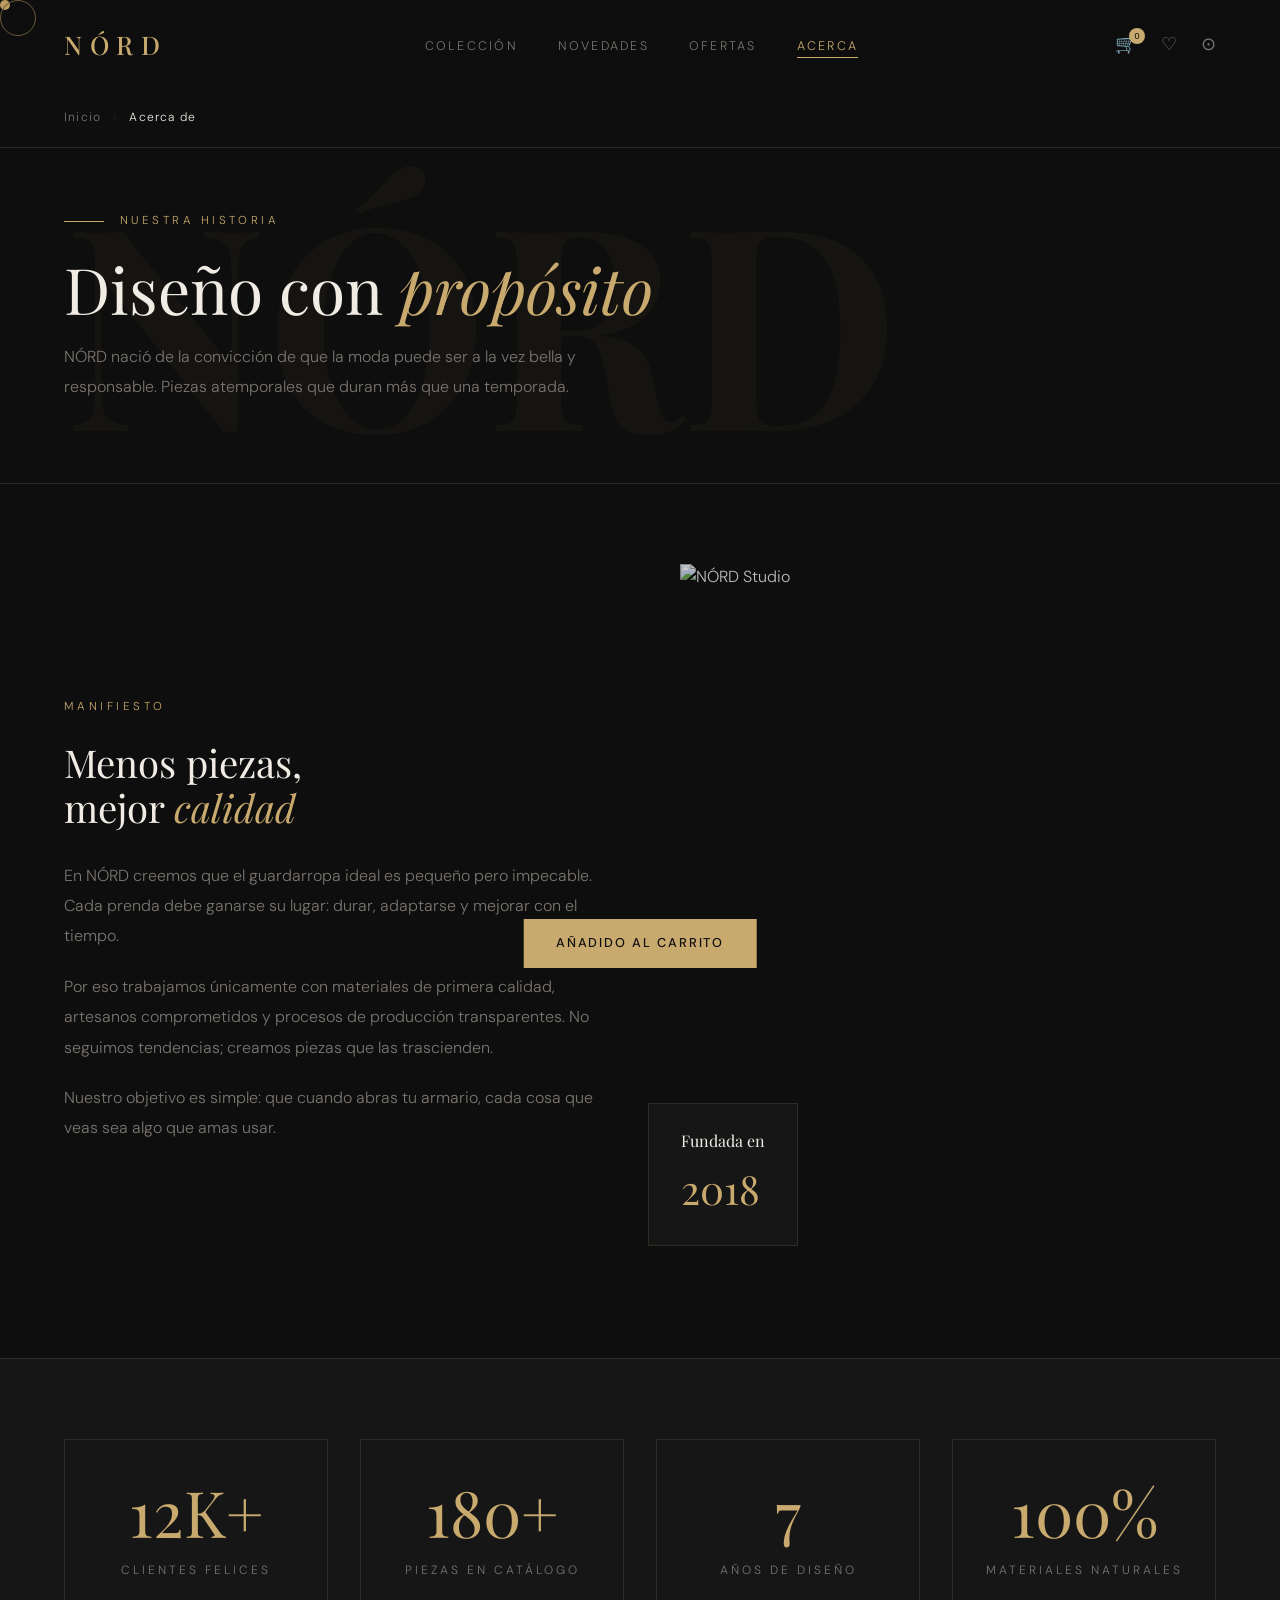
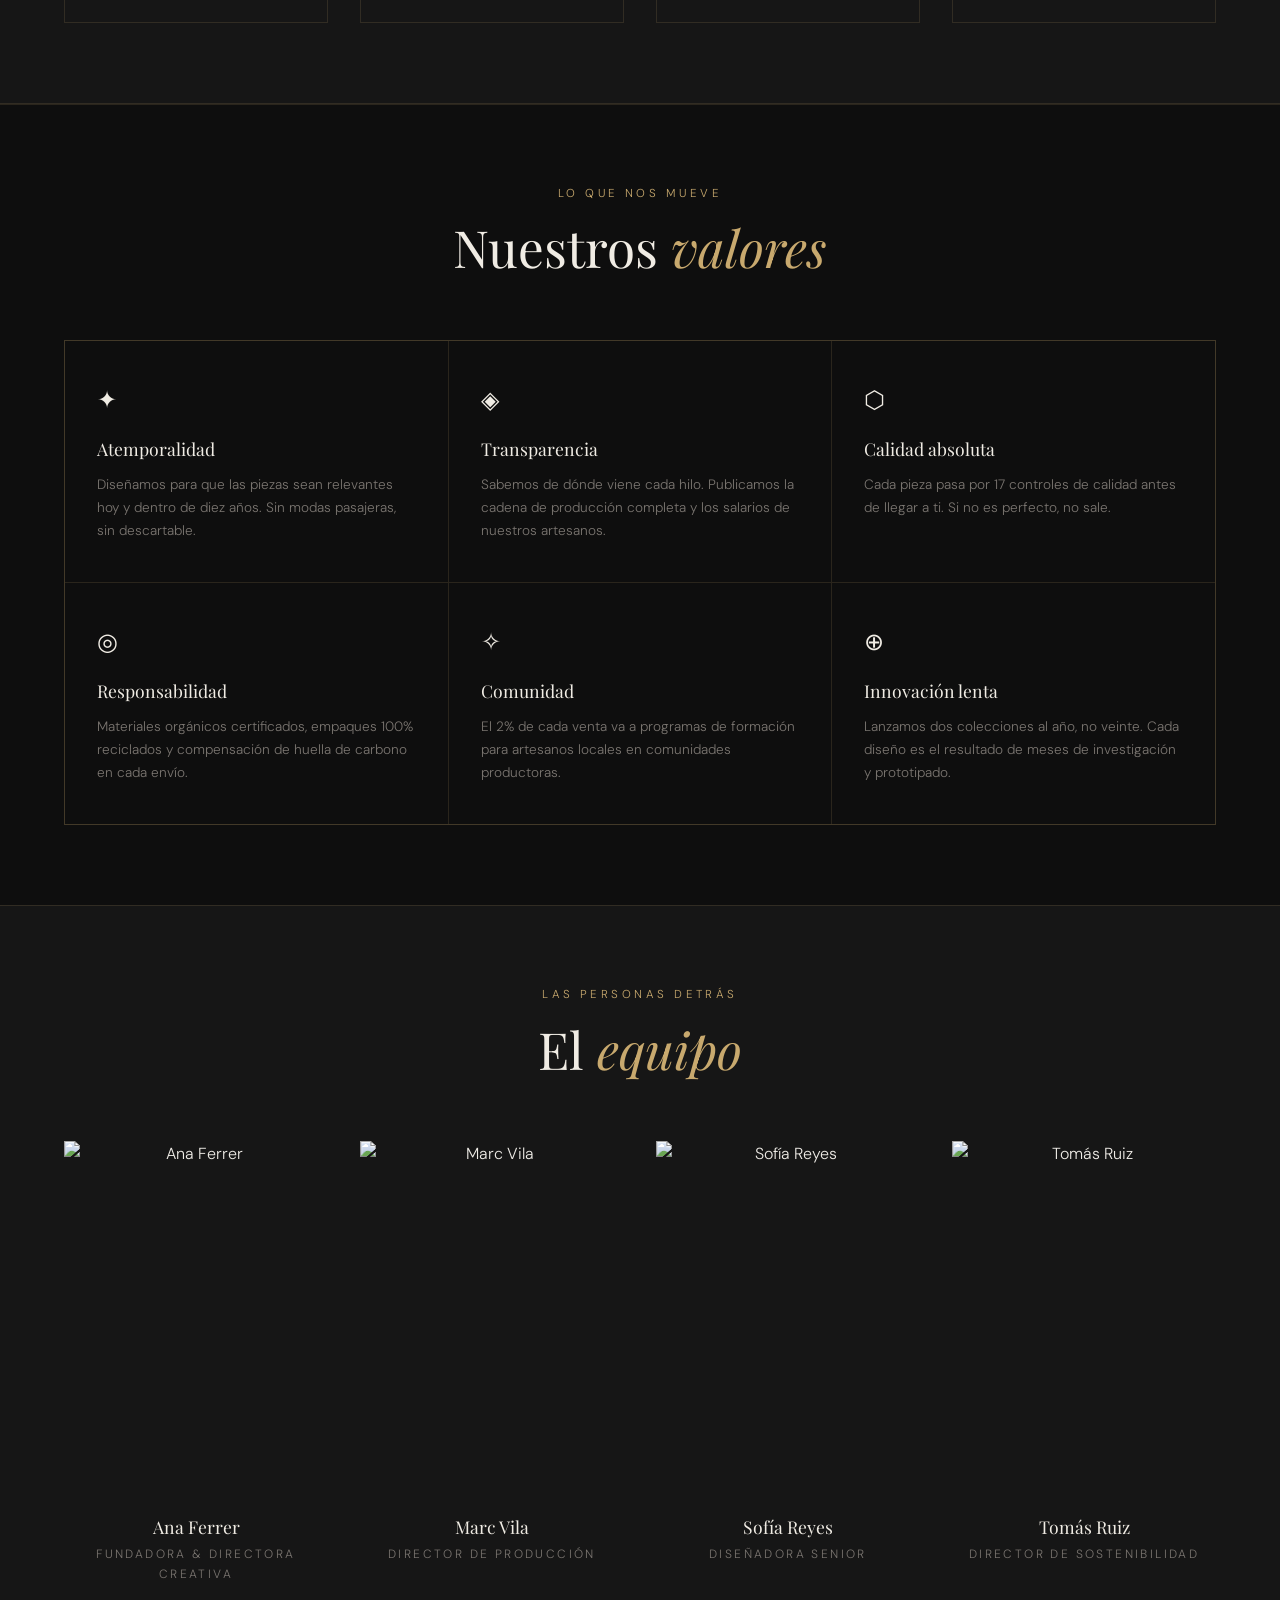
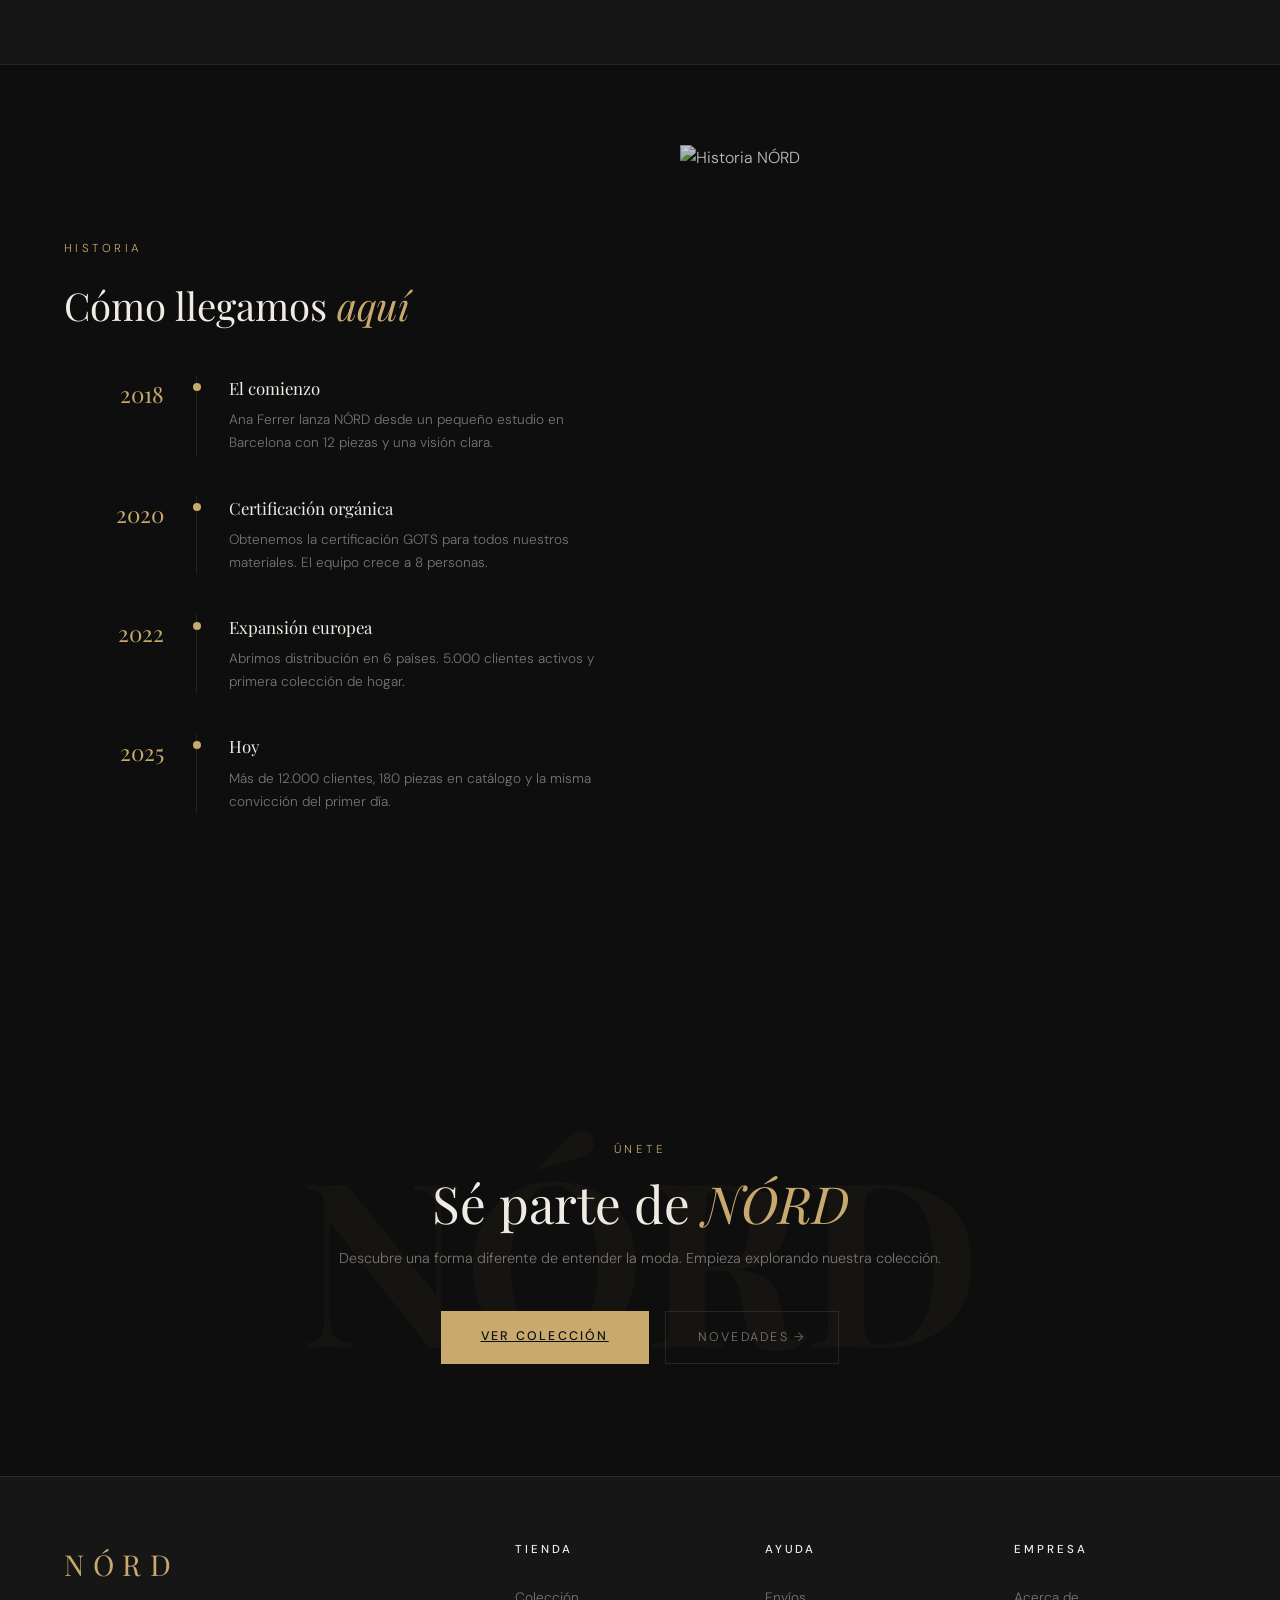
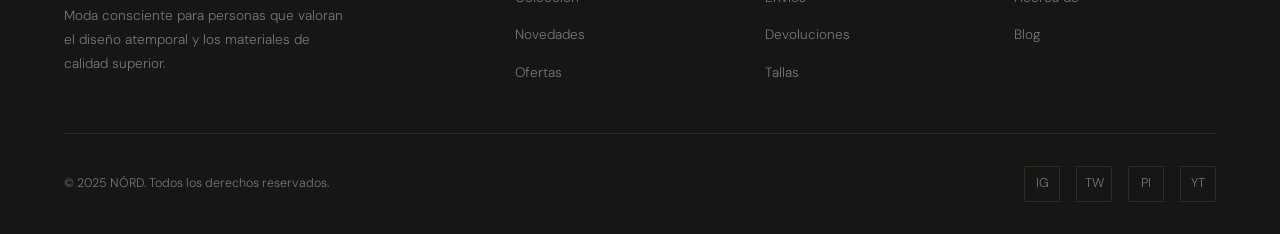
==== commit 2b488f32: "Responsive, carrito persistente, pago demo y correcciones - Diseño responsive completo (antes no hab" ====
--- a/pages/acerca.html
+++ b/pages/acerca.html
@@ -3,10 +3,14 @@
 <head>
   <meta charset="UTF-8">
   <meta name="viewport" content="width=device-width, initial-scale=1.0">
+  <meta name="description" content="NÓRD: tienda de moda y diseño atemporal. Proyecto web con HTML, CSS y JavaScript.">
+  <meta name="theme-color" content="#0e0e0e">
+  <link rel="icon" type="image/svg+xml" href="../favicon.svg">
   <title>NÓRD — Acerca de</title>
   <link href="https://fonts.googleapis.com/css2?family=Playfair+Display:wght@400;500;700&family=DM+Sans:wght@300;400;500&display=swap" rel="stylesheet">
   <link rel="stylesheet" href="../style.css">
   <link rel="stylesheet" href="../pages.css">
+  <link rel="stylesheet" href="../responsive.css">
 </head>
 <body data-page="acerca">
 
@@ -14,7 +18,7 @@
 
   <!-- BREADCRUMB -->
   <div class="breadcrumb">
-    <a href="index.html">Inicio</a>
+    <a href="../index.html">Inicio</a>
     <span class="breadcrumb-sep">›</span>
     <span class="breadcrumb-current">Acerca de</span>
   </div>
@@ -250,6 +254,6 @@
     </div>
   </footer>
 
-  <script src="main.js"></script>
+  <script src="../main.js"></script>
 </body>
 </html>
--- a/responsive.css
+++ b/responsive.css
@@ -0,0 +1,186 @@
+/* ============================================
+   NÓRD — Diseño responsive y accesibilidad
+   ============================================ */
+
+/* Botón de menú (solo visible en móvil) */
+.menu-toggle {
+  display: none;
+  background: none;
+  border: 1px solid var(--border);
+  color: var(--text);
+  width: 40px;
+  height: 40px;
+  font-size: 1.1rem;
+  cursor: pointer;
+}
+
+/* Foco visible para navegación con teclado */
+a:focus-visible,
+button:focus-visible,
+input:focus-visible,
+select:focus-visible,
+textarea:focus-visible {
+  outline: 2px solid var(--accent);
+  outline-offset: 2px;
+}
+
+/* En pantallas táctiles no hay cursor personalizado */
+@media (hover: none), (pointer: coarse) {
+  .cursor,
+  .cursor-ring { display: none !important; }
+  body, button, a { cursor: auto !important; }
+}
+
+@media (prefers-reduced-motion: reduce) {
+  *, *::before, *::after {
+    animation-duration: 0.01ms !important;
+    transition-duration: 0.01ms !important;
+  }
+}
+
+/* Modal de pago (demo) */
+.checkout-modal {
+  position: fixed;
+  inset: 0;
+  z-index: 300;
+  display: none;
+  align-items: center;
+  justify-content: center;
+  padding: 1rem;
+  background: rgba(0, 0, 0, 0.75);
+}
+.checkout-modal.open { display: flex; }
+.checkout-box {
+  width: min(440px, 100%);
+  background: var(--surface);
+  border: 1px solid var(--border);
+  padding: 2rem;
+}
+.checkout-box h3 {
+  font-family: var(--font-display);
+  font-size: 1.6rem;
+  margin-bottom: 0.5rem;
+}
+.checkout-box p { color: var(--muted); font-size: 0.9rem; line-height: 1.6; margin-bottom: 1.25rem; }
+.checkout-methods { display: grid; gap: 0.5rem; margin-bottom: 1.25rem; }
+.checkout-methods label {
+  display: flex;
+  align-items: center;
+  gap: 0.6rem;
+  padding: 0.8rem 1rem;
+  border: 1px solid var(--border);
+  cursor: pointer;
+  font-size: 0.9rem;
+}
+.checkout-methods input { accent-color: var(--accent); }
+.checkout-actions { display: flex; gap: 0.75rem; }
+.checkout-actions button { flex: 1; }
+.checkout-cancel {
+  background: none;
+  border: 1px solid var(--border);
+  color: var(--text);
+  padding: 0.9rem;
+  cursor: pointer;
+  font-family: inherit;
+}
+.wish-btn.active,
+.nav-icon.active { color: var(--accent); }
+
+/* ─── Tablet ─── */
+@media (max-width: 1024px) {
+  nav { padding: 1.25rem 2rem; }
+  .products-section,
+  .features,
+  .newsletter { padding-left: 2rem; padding-right: 2rem; }
+  .promo-banner { margin: 5rem 2rem; }
+  footer { padding-left: 2rem; padding-right: 2rem; }
+  .features-grid { grid-template-columns: repeat(2, 1fr); gap: 2rem; }
+  .footer-grid { grid-template-columns: 1fr 1fr; gap: 2.5rem; }
+  .grid-4 { grid-template-columns: repeat(2, 1fr); }
+  .grid-3 { grid-template-columns: repeat(2, 1fr); }
+  .values-grid { grid-template-columns: repeat(2, 1fr); }
+}
+
+/* ─── Móvil ─── */
+@media (max-width: 768px) {
+  .menu-toggle { display: inline-flex; align-items: center; justify-content: center; }
+
+  nav { padding: 1rem 1.25rem; flex-wrap: wrap; }
+  .nav-actions { gap: 0.25rem; }
+  .nav-links {
+    display: none;
+    order: 3;
+    width: 100%;
+    flex-direction: column;
+    gap: 0;
+    padding-top: 1rem;
+  }
+  .nav-links.open { display: flex; }
+  .nav-links li { border-top: 1px solid var(--border); }
+  .nav-links a { display: block; padding: 0.9rem 0; }
+  nav.menu-open { background: rgba(14, 14, 14, 0.98); }
+
+  .hero {
+    height: auto;
+    min-height: 100svh;
+    grid-template-columns: 1fr;
+  }
+  .hero-left { padding: 7rem 1.25rem 3rem; }
+  .hero-right { height: 55vh; }
+  .hero-title { font-size: clamp(2.4rem, 11vw, 3.5rem); }
+  .hero-cta { flex-wrap: wrap; }
+  .hero-scroll { display: none; }
+
+  .products-section,
+  .features,
+  .newsletter { padding: 4rem 1.25rem; }
+  .products-grid { grid-template-columns: repeat(2, 1fr); gap: 1rem; }
+  .features-grid { grid-template-columns: 1fr; }
+  .promo-banner { margin: 3rem 1.25rem; grid-template-columns: 1fr; min-height: 0; }
+  .promo-img-col { height: 260px; }
+  .newsletter-form { flex-direction: column; }
+  footer { padding: 3rem 1.25rem 1.5rem; }
+  .footer-grid { grid-template-columns: 1fr; }
+  .footer-bottom { flex-direction: column; gap: 1rem; text-align: center; }
+
+  .cart-drawer { width: 100%; }
+
+  /* Páginas internas */
+  .page-hero { padding: 8rem 1.25rem 3rem; }
+  .page-section { padding: 3rem 1.25rem; }
+  .breadcrumb { padding: 1rem 1.25rem; }
+  .offer-banner { padding: 2rem 1.25rem; }
+  .grid-2,
+  .grid-3,
+  .grid-4,
+  .values-grid,
+  .sidebar-layout,
+  .news-featured,
+  .form-row { grid-template-columns: 1fr; }
+  .sidebar { position: static; }
+  .timeline-item { grid-template-columns: 70px 1px 1fr; }
+}
+
+@media (max-width: 420px) {
+  .products-grid { grid-template-columns: 1fr; }
+}
+
+/* Ajustes finos para móvil */
+@media (max-width: 768px) {
+  html, body { overflow-x: hidden; }
+  nav.menu-open { background: #0e0e0e !important; }
+  :has(> .filter-btn) { flex-wrap: wrap; gap: 0.5rem; }
+  .data-table { display: block; overflow-x: auto; max-width: 100%; }
+  .toast { left: 1rem; right: 1rem; max-width: none; }
+}
+
+/* La ruta de navegación quedaba oculta bajo la barra fija */
+body > .breadcrumb,
+#navbar-container + .breadcrumb { margin-top: 5.5rem; }
+.breadcrumb + .page-hero { padding-top: 4rem; }
+
+@media (max-width: 768px) {
+  body > .breadcrumb,
+  #navbar-container + .breadcrumb { margin-top: 4.5rem; }
+  .breadcrumb + .page-hero { padding-top: 2.5rem; }
+}
